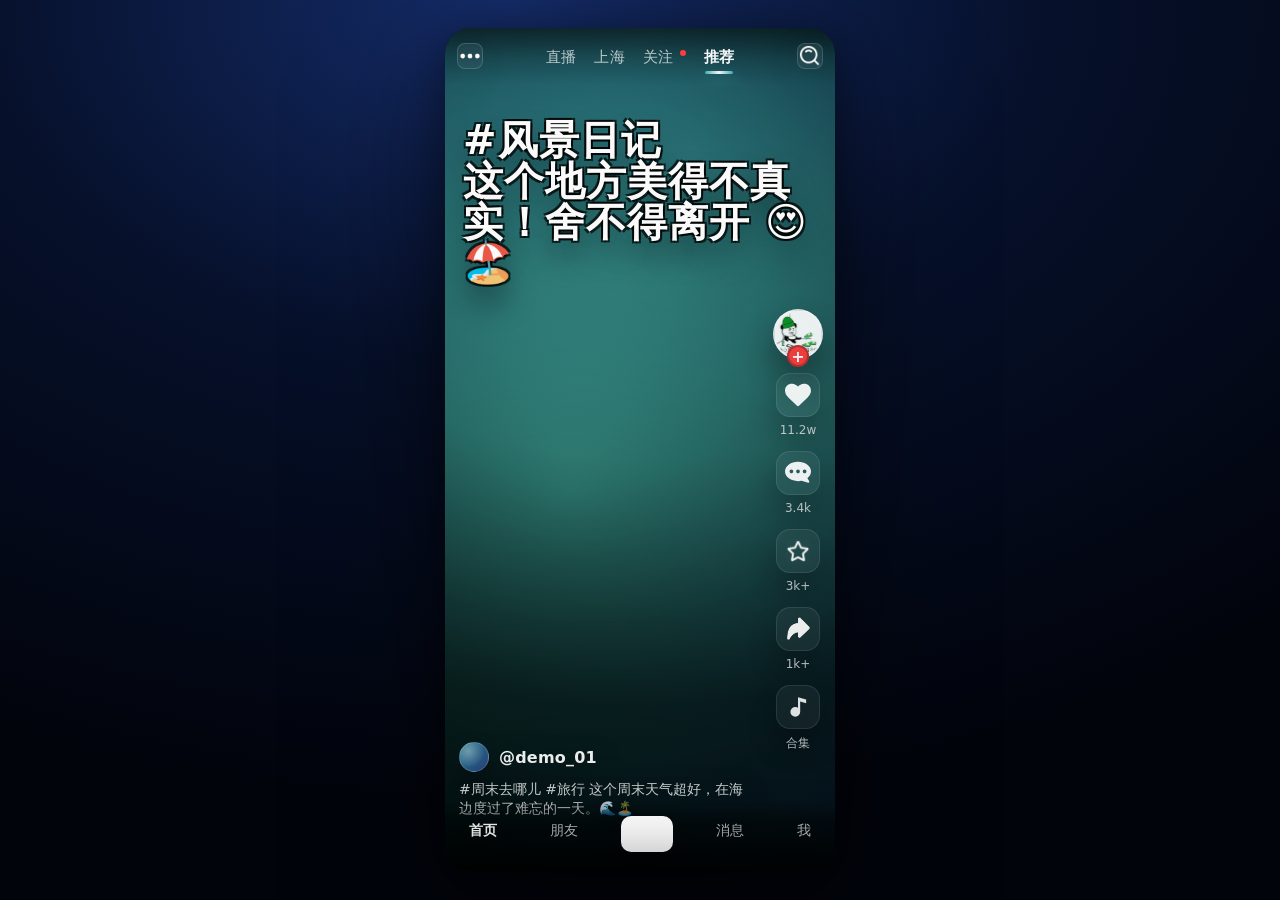
==== index.html @ dce3d003 "Initial commit for GitHub Pages deployment" ====
<!doctype html>
<html lang="zh-CN">
  <head>
    <meta charset="utf-8" />
    <meta name="viewport" content="width=device-width, initial-scale=1, viewport-fit=cover" />
    <meta name="color-scheme" content="dark" />
    <title>短视频网页端（离线演示）</title>
    <link rel="stylesheet" href="./css/style.css" />
  </head>
  <body>
    <div id="stage" aria-label="移动端画板">
      <div id="device" class="device" role="application" aria-label="短视频页面">
        <!-- 根页面：首页（含顶部栏目 + 内容页） -->
        <div class="root is-active" data-root="home">
          <header class="topnav" aria-label="顶部导航">
            <button class="icon-btn icon-btn-plain" type="button" aria-label="菜单" data-action="menu">
              <img class="icon-img" src="./assets/dy_icons/menu-white.png" alt="" />
            </button>

            <nav class="top-tabs" aria-label="栏目">
              <button class="tab" data-tab="live" type="button">直播</button>
              <button class="tab" data-tab="shanghai" type="button">上海</button>
              <button class="tab" data-tab="follow" type="button">
                关注 <span class="tab-dot" aria-hidden="true"></span>
              </button>
              <button class="tab is-active" data-tab="recommend" type="button">推荐</button>
            </nav>

            <button class="icon-btn icon-btn-plain" type="button" aria-label="搜索" data-action="search">
              <img class="icon-img" src="./assets/dy_icons/search-light.png" alt="" />
            </button>
          </header>

          <main class="pages">

          <!-- 其余页面：占位（样式更接近抖音视频页） -->
          <section class="page page-stream" data-page="live" aria-label="直播页面">
            <div class="placeholder">
              <div class="placeholder-title">直播</div>
              <div class="placeholder-desc">保持抖音视频页结构：后续可替换为直播列表/直播间。</div>
            </div>
          </section>
          <section class="page page-stream" data-page="shanghai" aria-label="城市页面">
            <div class="placeholder">
              <div class="placeholder-title">上海</div>
              <div class="placeholder-desc">占位：可做同城内容流。</div>
            </div>
          </section>
          <section class="page page-stream" data-page="follow" aria-label="关注页面">
            <div class="placeholder">
              <div class="placeholder-title">关注</div>
              <div class="placeholder-desc">占位：可做关注内容流/分组。</div>
            </div>
          </section>
          <section class="page page-recommend" data-page="recommend" aria-label="推荐页面（竖向刷动）">
            <div class="feed" id="feed" aria-label="竖向信息流">
              <!-- 第 1 条：占位视频 -->
              <article class="feed-item" data-kind="fake-video" aria-label="视频 1">
                <div class="fake-video v1" aria-hidden="true"></div>
                <div class="headline" aria-hidden="true">
                  <div class="hl-big">#风景日记</div>
                  <div class="hl-big">这个地方美得不真实！舍不得离开 😍🏖️</div>
                </div>
                <div class="video-ui">
                  <div class="right-actions">
                    <div class="ra-avatar" data-action="profile" role="button" aria-label="打开主页">
                      <span class="ra-plus">+</span>
                    </div>
                    <div class="ra-block">
                      <div class="ra-ico ra-like" data-action="like" role="button" aria-label="点赞">
                        <img class="ra-img like-off" src="./assets/dy_icons/love.svg" alt="" />
                        <img class="ra-img like-on" src="./assets/dy_icons/loved.svg" alt="" />
                      </div>
                      <div class="ra-count">11.2w</div>
                    </div>
                    <div class="ra-block">
                      <div class="ra-ico ra-comment" data-action="comment" role="button" aria-label="评论">
                        <img class="ra-img" src="./assets/dy_icons/message.svg" alt="" />
                      </div>
                      <div class="ra-count">3.4k</div>
                    </div>
                    <div class="ra-block">
                      <div class="ra-ico ra-star" data-action="collect" role="button" aria-label="收藏">
                        <img class="ra-img star-off" src="./assets/dy_icons/star-white.png" alt="" />
                        <img class="ra-img star-on" src="./assets/dy_icons/star-yellow.png" alt="" />
                      </div>
                      <div class="ra-count">3k+</div>
                    </div>
                    <div class="ra-block">
                      <div class="ra-ico ra-share" data-action="share" role="button" aria-label="分享">
                        <img class="ra-img" src="./assets/dy_icons/share-white-full.png" alt="" />
                      </div>
                      <div class="ra-count">1k+</div>
                    </div>
                    <div class="ra-block">
                      <div class="ra-ico ra-disc" data-action="collection" role="button" aria-label="合集">
                        <img class="ra-img disc-img" src="./assets/dy_icons/music.svg" alt="" />
                      </div>
                      <div class="ra-count">合集</div>
                    </div>
                  </div>
                  <div class="caption">
                    <div class="cap-row">
                      <div class="cap-avatar" aria-hidden="true"></div>
                      <div class="cap-user">@demo_01</div>
                    </div>
                    <div class="cap-text">#周末去哪儿 #旅行 这个周末天气超好，在海边度过了难忘的一天。🌊🏝️</div>
                  </div>
                </div>
              </article>

              <!-- 第 2 条：bars.html（打卡地图 H5）作为推荐流一条卡片 -->
              <article class="feed-item bars-item" data-kind="bars" aria-label="打卡地图（bars）">
                <iframe
                  class="bars-frame"
                  src="./bars.html"
                  title="打卡地图"
                  loading="lazy"
                  referrerpolicy="no-referrer"
                ></iframe>
              </article>

              <!-- 第 3 条：douyin/douyin.html 作为推荐流展示页（类似 bars.html 的承载方式） -->
              <article class="feed-item douyin-item" data-kind="douyin-card" aria-label="摄影时刻（douyin）">
                <!-- 手势层：解决 iframe 吞掉上下刷的问题（竖向交给外层 feed；横向由外层识别后通知 iframe 翻页） -->
                <div class="douyin-gesture-layer" aria-hidden="true"></div>
                <!-- 兜底：A/B 点按切换（当 iOS 横滑判定不稳定时依然可用） -->
                <div class="douyin-ab" aria-label="A/B 切换">
                  <button class="dab-btn is-active" type="button" data-action="douyin-page-a" aria-label="切到 A：城市风景">城市风景</button>
                  <button class="dab-btn" type="button" data-action="douyin-page-b" aria-label="切到 B：调色成片">调色成片</button>
                </div>
                <iframe
                  class="douyin-frame"
                  src="./douyin/douyin.html"
                  title="抖音卡片 · 摄影时刻"
                  loading="lazy"
                  referrerpolicy="no-referrer"
                ></iframe>
              </article>

              <!-- （已移除）“这鱼我的爆了”精选截图页 -->

              <!-- 第 3-6 条：占位视频 -->
              <article class="feed-item" data-kind="fake-video" aria-label="视频 2">
                <div class="fake-video v2" aria-hidden="true"></div>
                <div class="video-ui">
                  <div class="right-actions">
                    <div class="ra-avatar" data-action="profile" role="button" aria-label="打开主页">
                      <span class="ra-plus">+</span>
                    </div>
                    <div class="ra-block">
                      <div class="ra-ico ra-like" data-action="like" role="button" aria-label="点赞">
                        <img class="ra-img like-off" src="./assets/dy_icons/love.svg" alt="" />
                        <img class="ra-img like-on" src="./assets/dy_icons/loved.svg" alt="" />
                      </div>
                      <div class="ra-count">8.6w</div>
                    </div>
                    <div class="ra-block">
                      <div class="ra-ico ra-comment" data-action="comment" role="button" aria-label="评论">
                        <img class="ra-img" src="./assets/dy_icons/message.svg" alt="" />
                      </div>
                      <div class="ra-count">2.1k</div>
                    </div>
                    <div class="ra-block">
                      <div class="ra-ico ra-star" data-action="collect" role="button" aria-label="收藏">
                        <img class="ra-img star-off" src="./assets/dy_icons/star-white.png" alt="" />
                        <img class="ra-img star-on" src="./assets/dy_icons/star-yellow.png" alt="" />
                      </div>
                      <div class="ra-count">2k+</div>
                    </div>
                    <div class="ra-block">
                      <div class="ra-ico ra-share" data-action="share" role="button" aria-label="分享">
                        <img class="ra-img" src="./assets/dy_icons/share-white-full.png" alt="" />
                      </div>
                      <div class="ra-count">900+</div>
                    </div>
                    <div class="ra-block">
                      <div class="ra-ico ra-disc" data-action="collection" role="button" aria-label="合集">
                        <img class="ra-img disc-img" src="./assets/dy_icons/music.svg" alt="" />
                      </div>
                      <div class="ra-count">合集</div>
                    </div>
                  </div>
                  <div class="caption">
                    <div class="cap-row">
                      <div class="cap-avatar" aria-hidden="true"></div>
                      <div class="cap-user">@demo_02</div>
                    </div>
                    <div class="cap-text">#海边 #日落 今天的晚霞真的太夸张了，拍了好久都不舍得走。</div>
                  </div>
                </div>
              </article>

              <article class="feed-item" data-kind="fake-video" aria-label="视频 3">
                <div class="fake-video v3" aria-hidden="true"></div>
                <div class="video-ui">
                  <div class="right-actions">
                    <div class="ra-avatar" data-action="profile" role="button" aria-label="打开主页">
                      <span class="ra-plus">+</span>
                    </div>
                    <div class="ra-block">
                      <div class="ra-ico ra-like" data-action="like" role="button" aria-label="点赞">
                        <img class="ra-img like-off" src="./assets/dy_icons/love.svg" alt="" />
                        <img class="ra-img like-on" src="./assets/dy_icons/loved.svg" alt="" />
                      </div>
                      <div class="ra-count">5.3w</div>
                    </div>
                    <div class="ra-block">
                      <div class="ra-ico ra-comment" data-action="comment" role="button" aria-label="评论">
                        <img class="ra-img" src="./assets/dy_icons/message.svg" alt="" />
                      </div>
                      <div class="ra-count">1.4k</div>
                    </div>
                    <div class="ra-block">
                      <div class="ra-ico ra-star" data-action="collect" role="button" aria-label="收藏">
                        <img class="ra-img star-off" src="./assets/dy_icons/star-white.png" alt="" />
                        <img class="ra-img star-on" src="./assets/dy_icons/star-yellow.png" alt="" />
                      </div>
                      <div class="ra-count">1k+</div>
                    </div>
                    <div class="ra-block">
                      <div class="ra-ico ra-share" data-action="share" role="button" aria-label="分享">
                        <img class="ra-img" src="./assets/dy_icons/share-white-full.png" alt="" />
                      </div>
                      <div class="ra-count">600+</div>
                    </div>
                    <div class="ra-block">
                      <div class="ra-ico ra-disc" data-action="collection" role="button" aria-label="合集">
                        <img class="ra-img disc-img" src="./assets/dy_icons/music.svg" alt="" />
                      </div>
                      <div class="ra-count">合集</div>
                    </div>
                  </div>
                  <div class="caption">
                    <div class="cap-row">
                      <div class="cap-avatar" aria-hidden="true"></div>
                      <div class="cap-user">@demo_03</div>
                    </div>
                    <div class="cap-text">#散步 #城市漫游 走到一个小巷子里，突然就被这束光治愈了。</div>
                  </div>
                </div>
              </article>

              <article class="feed-item" data-kind="fake-video" aria-label="视频 4">
                <div class="fake-video v4" aria-hidden="true"></div>
                <div class="video-ui">
                  <div class="right-actions">
                    <div class="ra-avatar" data-action="profile" role="button" aria-label="打开主页">
                      <span class="ra-plus">+</span>
                    </div>
                    <div class="ra-block">
                      <div class="ra-ico ra-like" data-action="like" role="button" aria-label="点赞">
                        <img class="ra-img like-off" src="./assets/dy_icons/love.svg" alt="" />
                        <img class="ra-img like-on" src="./assets/dy_icons/loved.svg" alt="" />
                      </div>
                      <div class="ra-count">9.1w</div>
                    </div>
                    <div class="ra-block">
                      <div class="ra-ico ra-comment" data-action="comment" role="button" aria-label="评论">
                        <img class="ra-img" src="./assets/dy_icons/message.svg" alt="" />
                      </div>
                      <div class="ra-count">2.8k</div>
                    </div>
                    <div class="ra-block">
                      <div class="ra-ico ra-star" data-action="collect" role="button" aria-label="收藏">
                        <img class="ra-img star-off" src="./assets/dy_icons/star-white.png" alt="" />
                        <img class="ra-img star-on" src="./assets/dy_icons/star-yellow.png" alt="" />
                      </div>
                      <div class="ra-count">2k+</div>
                    </div>
                    <div class="ra-block">
                      <div class="ra-ico ra-share" data-action="share" role="button" aria-label="分享">
                        <img class="ra-img" src="./assets/dy_icons/share-white-full.png" alt="" />
                      </div>
                      <div class="ra-count">1k+</div>
                    </div>
                    <div class="ra-block">
                      <div class="ra-ico ra-disc" data-action="collection" role="button" aria-label="合集">
                        <img class="ra-img disc-img" src="./assets/dy_icons/music.svg" alt="" />
                      </div>
                      <div class="ra-count">合集</div>
                    </div>
                  </div>
                  <div class="caption">
                    <div class="cap-row">
                      <div class="cap-avatar" aria-hidden="true"></div>
                      <div class="cap-user">@demo_04</div>
                    </div>
                    <div class="cap-text">#治愈系 #海风 一开口就是夏天的味道，真的想一直待在这里。</div>
                  </div>
                </div>
              </article>

              <article class="feed-item" data-kind="fake-video" aria-label="视频 5">
                <div class="fake-video v5" aria-hidden="true"></div>
                <div class="video-ui">
                  <div class="right-actions">
                    <div class="ra-avatar" data-action="profile" role="button" aria-label="打开主页">
                      <span class="ra-plus">+</span>
                    </div>
                    <div class="ra-block">
                      <div class="ra-ico ra-like" data-action="like" role="button" aria-label="点赞">
                        <img class="ra-img like-off" src="./assets/dy_icons/love.svg" alt="" />
                        <img class="ra-img like-on" src="./assets/dy_icons/loved.svg" alt="" />
                      </div>
                      <div class="ra-count">7.8w</div>
                    </div>
                    <div class="ra-block">
                      <div class="ra-ico ra-comment" data-action="comment" role="button" aria-label="评论">
                        <img class="ra-img" src="./assets/dy_icons/message.svg" alt="" />
                      </div>
                      <div class="ra-count">1.9k</div>
                    </div>
                    <div class="ra-block">
                      <div class="ra-ico ra-star" data-action="collect" role="button" aria-label="收藏">
                        <img class="ra-img star-off" src="./assets/dy_icons/star-white.png" alt="" />
                        <img class="ra-img star-on" src="./assets/dy_icons/star-yellow.png" alt="" />
                      </div>
                      <div class="ra-count">1k+</div>
                    </div>
                    <div class="ra-block">
                      <div class="ra-ico ra-share" data-action="share" role="button" aria-label="分享">
                        <img class="ra-img" src="./assets/dy_icons/share-white-full.png" alt="" />
                      </div>
                      <div class="ra-count">700+</div>
                    </div>
                    <div class="ra-block">
                      <div class="ra-ico ra-disc" data-action="collection" role="button" aria-label="合集">
                        <img class="ra-img disc-img" src="./assets/dy_icons/music.svg" alt="" />
                      </div>
                      <div class="ra-count">合集</div>
                    </div>
                  </div>
                  <div class="caption">
                    <div class="cap-row">
                      <div class="cap-avatar" aria-hidden="true"></div>
                      <div class="cap-user">@demo_05</div>
                    </div>
                    <div class="cap-text">#旅行碎片 #松弛感 不赶路、不打卡，就这样慢慢走，太舒服了。</div>
                  </div>
                </div>
              </article>
            </div>
          </section>
        </main>
        </div>

        <!-- 根页面：底部栏其它入口（先占位，但结构与抖音一致） -->
        <div class="root" data-root="friends" aria-label="朋友">
          <div class="root-title">朋友</div>
          <div class="root-desc">占位：后续可做“朋友”内容流。</div>
        </div>
        <div class="root" data-root="messages" aria-label="消息">
          <div class="root-title">消息</div>
          <div class="root-desc">占位：后续可做消息列表/私信。</div>
        </div>
        <div class="root" data-root="me" aria-label="我">
          <div class="root-title">我</div>
          <div class="root-desc">占位：后续可做个人主页。</div>
        </div>

        <!-- 底部导航（仿抖音） -->
        <nav class="bottom-nav" aria-label="底部导航">
          <button class="bn is-active" data-root="home" type="button">首页</button>
          <button class="bn" data-root="friends" type="button">朋友</button>
          <button class="bn-plus" type="button" aria-label="发布">
            <img class="bn-plus-img" src="./assets/dy_icons/add-light.png" alt="" />
          </button>
          <button class="bn" data-root="messages" type="button">消息</button>
          <button class="bn" data-root="me" type="button">我</button>
        </nav>

        <!-- 评论抽屉（仿抖音：遮罩 + 底部弹出） -->
        <div id="sheet-mask" class="sheet-mask" aria-hidden="true"></div>
        <section id="sheet-comments" class="sheet sheet-comments" aria-label="评论抽屉" aria-hidden="true">
          <div class="sheet-handle" aria-hidden="true"></div>
          <header class="sheet-header">
            <div class="sheet-title">评论 <span class="sheet-sub">(345)</span></div>
            <button class="sheet-close" type="button" aria-label="关闭评论" data-action="close-sheet">×</button>
          </header>
          <div class="sheet-body">
            <ul class="c-list" aria-label="评论列表">
              <li class="c-item">
                <div class="c-avatar" aria-hidden="true"></div>
                <div class="c-content">
                  <div class="c-name">小鹿同学</div>
                  <div class="c-text">太美了！这光线绝了，已经存下来准备周末去。</div>
                  <div class="c-meta">2小时前 · 赞 1.2k</div>
                </div>
              </li>
              <li class="c-item">
                <div class="c-avatar" aria-hidden="true"></div>
                <div class="c-content">
                  <div class="c-name">海边散步</div>
                  <div class="c-text">求地点！想看日落，感觉比滤镜还梦幻。</div>
                  <div class="c-meta">3小时前 · 赞 860</div>
                </div>
              </li>
              <li class="c-item">
                <div class="c-avatar" aria-hidden="true"></div>
                <div class="c-content">
                  <div class="c-name">周末去哪儿</div>
                  <div class="c-text">建议傍晚去，风不大，人也少，拍照太出片。</div>
                  <div class="c-meta">5小时前 · 赞 402</div>
                </div>
              </li>
              <li class="c-item">
                <div class="c-avatar" aria-hidden="true"></div>
                <div class="c-content">
                  <div class="c-name">旅行日记</div>
                  <div class="c-text">听说这里下雨天也很漂亮，有去过的吗？</div>
                  <div class="c-meta">昨天 · 赞 126</div>
                </div>
              </li>
            </ul>
          </div>
          <footer class="sheet-input">
            <div class="input-pill">
              <span class="input-placeholder">说点什么…</span>
            </div>
          </footer>
        </section>
      </div>
    </div>

    <script src="./js/app.js"></script>
  </body>
</html>
---- css/style.css ----
:root{
  --device-w: 390px;
  --device-h: 844px;
  --radius: 26px;
  --bg0:#060b1b;
  --bg1:#07163a;
  --ink:#eaf4ff;
  --muted: rgba(234,244,255,.72);
  --muted2: rgba(234,244,255,.52);
  --line: rgba(255,255,255,.12);
  --cyan:#62f0ff;
  --cyan2:#7be8ff;
}

*{ box-sizing:border-box; }
html,body{ height:100%; }
body{
  margin:0;
  font-family: ui-sans-serif, system-ui, -apple-system, "PingFang SC","Microsoft YaHei", Arial, sans-serif;
  background: radial-gradient(1200px 800px at 40% 0%, #152d6b 0%, #06102a 45%, #02040c 100%);
  color:var(--ink);
  overflow:hidden;
}

/* 画板：确保“1:1”视觉，同时按窗口缩放 */
#stage{
  position:fixed;
  inset:0;
  display:flex;
  align-items:center;
  justify-content:center;
  padding:16px;
}

.device{
  width:var(--device-w);
  height:var(--device-h);
  border-radius: var(--radius);
  background: linear-gradient(180deg, rgba(17,44,110,.45) 0%, rgba(4,10,26,.96) 52%, rgba(4,10,26,.98) 100%);
  box-shadow:
    0 40px 140px rgba(0,0,0,.55),
    0 10px 40px rgba(0,0,0,.35),
    inset 0 0 0 1px rgba(255,255,255,.10);
  overflow:hidden;
  position:relative;
  transform-origin: center center;
  touch-action: pan-y;
}

/* 根页面切换（底部栏） */
.root{
  position:absolute;
  inset:0;
  display:none;
}
.root.is-active{ display:block; }
.root-title{
  padding: 96px 18px 10px 18px;
  font-size: 34px;
  font-weight: 900;
  letter-spacing: 1px;
}
.root-desc{
  padding: 0 18px;
  color: rgba(234,244,255,.72);
  font-size: 14px;
  line-height: 1.45;
}

/* 顶部栏目（仿抖音） */
.topnav{
  position:absolute;
  left:0; right:0;
  top: 0;
  height: 56px;
  padding: 8px 12px;
  display:flex;
  align-items:center;
  gap: 10px;
  z-index: 40;
  background: linear-gradient(180deg, rgba(0,0,0,.55) 0%, rgba(0,0,0,.18) 55%, rgba(0,0,0,0) 100%);
}
.icon-btn-plain{
  border:0;
  background: transparent;
  width: 34px; height: 34px;
  border-radius: 10px;
  color: rgba(255,255,255,.92);
  backdrop-filter: none;
  box-shadow: none;
}
.icon-img{
  width: 22px;
  height: 22px;
  object-fit: contain;
  filter: drop-shadow(0 10px 18px rgba(0,0,0,.25));
}
.top-tabs{
  flex:1;
  display:flex;
  gap: 14px;
  align-items:center;
  justify-content:center;
  padding: 0 6px;
  scrollbar-width:none;
}
.top-tabs::-webkit-scrollbar{ display:none; }
.tab{
  font-size: 16px;
  color: rgba(255,255,255,.72);
  line-height: 1;
  padding: 6px 0;
}
.tab.is-active{
  color: rgba(255,255,255,.96);
  font-weight: 800;
}
.tab-dot{
  display:inline-block;
  width: 6px; height: 6px;
  border-radius: 999px;
  background: #ff3b3b;
  margin-left: 2px;
  transform: translateY(-6px);
}
.tab.is-active::after{
  left: 12%;
  right: 12%;
  bottom: -6px;
  height: 3px;
  background: rgba(255,255,255,.92);
  box-shadow: 0 10px 18px rgba(0,0,0,.25);
}

/* 顶部导航 */
.topbar{
  height:62px;
  padding: 10px 12px 0 12px;
  position:absolute;
  left:0; right:0; top:0;
  display:flex;
  align-items:flex-end;
  justify-content:space-between;
  gap:10px;
  z-index:5;
  background: linear-gradient(180deg, rgba(0,0,0,.30) 0%, rgba(0,0,0,.10) 60%, rgba(0,0,0,0) 100%);
}
.topbar-left, .topbar-right{ display:flex; align-items:center; gap:10px; }
.topbar-icon{
  width:22px; height:22px;
  color: rgba(255,255,255,.85);
  display:inline-flex; align-items:center; justify-content:center;
  filter: drop-shadow(0 2px 8px rgba(0,0,0,.35));
}
.topbar-icon svg{ width:22px; height:22px; }

.tabs{
  display:flex;
  align-items:flex-end;
  gap:14px;
  padding-bottom:6px;
  flex: 1;
  justify-content:center;
  min-width:0;
}
.tab{
  appearance:none;
  border:0;
  background:transparent;
  color: rgba(255,255,255,.70);
  font-size:15px;
  letter-spacing:.2px;
  padding: 8px 2px;
  cursor:pointer;
  position:relative;
  white-space:nowrap;
}
.tab.is-active{
  color: rgba(255,255,255,.96);
  font-weight:700;
}
.tab.is-active::after{
  content:"";
  position:absolute;
  left: 10%;
  right: 10%;
  bottom: -2px;
  height:3px;
  border-radius: 3px;
  background: linear-gradient(90deg, rgba(98,240,255,.55), rgba(255,255,255,.95), rgba(98,240,255,.55));
  box-shadow: 0 6px 14px rgba(98,240,255,.22);
}

.chip{
  display:inline-flex;
  align-items:center;
  justify-content:center;
  height: 26px;
  padding: 0 10px;
  border-radius: 999px;
  font-size: 12px;
  color: rgba(255,255,255,.86);
  border:1px solid rgba(255,255,255,.16);
  background: rgba(255,255,255,.06);
  backdrop-filter: blur(10px);
}
.chip-ghost{
  opacity:.9;
  height: 24px;
  padding: 0 9px;
}
.icon-btn{
  width: 26px; height: 26px;
  border-radius: 8px;
  border:1px solid rgba(255,255,255,.16);
  background: rgba(255,255,255,.06);
  backdrop-filter: blur(10px);
  color: rgba(255,255,255,.92);
  display:inline-flex;
  align-items:center;
  justify-content:center;
  padding:0;
  cursor:pointer;
}
.icon-btn svg{ width:18px; height:18px; }

/* 页面容器 */
.pages{
  position:absolute;
  left:0; right:0; top:0; bottom:0;
}
.page{
  position:absolute;
  inset:0;
  overflow:hidden;
  display:none;
}
.page.is-active{ display:block; }

/* 让“地图 H5（精选页）”在推荐流中更像一条内容：隐藏自带底部按钮，避免与抖音底栏冲突 */
.featured-in-feed{
  padding-bottom: 72px;
}
.featured-in-feed .bottom-actions{
  display:none;
}

/* 推荐页：竖向刷动 */
.page-recommend{
  background:#000;
}
.feed{
  position:absolute;
  inset:0;
  overflow-y:auto;
  scroll-snap-type: y mandatory;
  -webkit-overflow-scrolling: touch;
  overscroll-behavior: contain;
}
.feed-item{
  position:relative;
  height:100%;
  width:100%;
  scroll-snap-align: start;
  overflow:hidden;
  background:#000;
}

/* bars.html 作为一条卡片：iframe 全屏铺满 */
.bars-item{
  background:#000;
}
.bars-frame{
  position:absolute;
  inset:0;
  width:100%;
  height:100%;
  border:0;
  background:#000;
}

/* douyin.html 展示页：同样全屏铺满 */
.douyin-item{
  background:#f6f0e6;
  overflow: hidden;
}
.douyin-item::before{
  content:"";
  position:absolute;
  inset:-20px;
  pointer-events:none;
  background:
    radial-gradient(520px 420px at 40% 30%, rgba(140,241,255,.22), rgba(0,0,0,0) 60%),
    radial-gradient(520px 420px at 70% 70%, rgba(255,160,210,.18), rgba(0,0,0,0) 62%);
  opacity: 0;
  transform: scale(1.02);
  transition: opacity 260ms ease;
}
.douyin-item.is-peek::before{ opacity: 1; }

.douyin-item .douyin-frame,
.douyin-item .douyin-ab{
  will-change: transform, opacity;
}
.douyin-item.is-peek .douyin-frame{
  animation: dyPeekFrame 720ms cubic-bezier(.2,.9,.2,1) both;
}
.douyin-item.is-peek .douyin-ab{
  animation: dyPeekControls 720ms cubic-bezier(.2,.9,.2,1) both;
}
@keyframes dyPeekFrame{
  0%{ transform: translate3d(0,18px,0) scale(.985); opacity: .0; }
  55%{ transform: translate3d(0,-2px,0) scale(1.005); opacity: 1; }
  100%{ transform: translate3d(0,0,0) scale(1); opacity: 1; }
}
@keyframes dyPeekControls{
  0%{ transform: translate3d(-50%,24px,0); opacity: 0; }
  60%{ transform: translate3d(-50%,0,0); opacity: 1; }
  100%{ transform: translate3d(-50%,0,0); opacity: 1; }
}

@media (prefers-reduced-motion: reduce){
  .douyin-item.is-peek .douyin-frame,
  .douyin-item.is-peek .douyin-ab{ animation: none; }
  .douyin-item::before{ transition: none; }
}
.douyin-frame{
  position:absolute;
  inset:0;
  width:100%;
  height:100%;
  border:0;
  background:#f6f0e6;
  /* 关键：iframe 会吞掉竖向手势，导致推荐流无法上下刷
     默认禁用 iframe 指针事件，让上下滑动交给外层 .feed */
  pointer-events:none;
}

/* 手势层：竖向允许外层滚动；横向识别后触发 iframe 内部翻页（通过 postMessage） */
.douyin-gesture-layer{
  position:absolute;
  inset:0;
  z-index: 40;
  background: transparent;
  touch-action: pan-y; /* 默认允许竖向滚动 */
}

.douyin-ab{
  position:absolute;
  left: 50%;
  bottom: calc(96px + env(safe-area-inset-bottom, 0px));
  transform: translateX(-50%);
  z-index: 45;
  display:flex;
  gap: 14px;
  width: min(360px, calc(100% - 28px));
  padding: 0;
  background: transparent;
}
.dab-btn{
  appearance:none;
  border: 1px solid rgba(255,255,255,.18);
  /* 参照图：右侧主按钮更宽，左侧次按钮更窄 */
  flex: 0.44 1 0;
  height: 54px;
  border-radius: 999px;
  background: rgba(255,255,255,.06);
  color: rgba(234,244,255,.78);
  font-weight: 800;
  letter-spacing: .2px;
  font-size: 16px;
  box-shadow:
    inset 0 0 0 1px rgba(255,255,255,.06),
    0 10px 30px rgba(0,0,0,.20);
  backdrop-filter: blur(12px);
  white-space: nowrap;
  transition:
    background 160ms ease,
    color 160ms ease,
    border-color 160ms ease,
    box-shadow 160ms ease,
    flex 220ms ease;
}
.dab-btn.is-active{
  flex: 0.56 1 0;
  background: rgba(255,255,255,.96);
  color: rgba(12,24,38,.92);
  border-color: rgba(255,255,255,.10);
  box-shadow:
    0 18px 36px rgba(0,0,0,.28),
    inset 0 0 0 1px rgba(255,255,255,.65);
}
.dab-btn:active{ transform: translateY(1px); }
.fake-video{
  position:absolute;
  inset:-40px;
  background-size: 180% 180%;
  filter: saturate(1.15) contrast(1.05);
  transform: scale(1.05);
  animation: mv 8s ease-in-out infinite;
}
.fake-video::after{
  content:"";
  position:absolute;
  inset:0;
  background:
    radial-gradient(700px 520px at 50% 20%, rgba(0,0,0,0) 0%, rgba(0,0,0,.22) 55%, rgba(0,0,0,.65) 100%),
    linear-gradient(180deg, rgba(0,0,0,.15), rgba(0,0,0,.62));
}
.v1{ background-image: radial-gradient(circle at 20% 30%, #79fff0, transparent 55%), radial-gradient(circle at 70% 60%, #3a5cff, transparent 52%), linear-gradient(135deg, #07163a, #000); }
.v2{ background-image: radial-gradient(circle at 30% 30%, #ffd36a, transparent 55%), radial-gradient(circle at 70% 65%, #ff4d81, transparent 52%), linear-gradient(135deg, #1a0b2e, #000); }
.v3{ background-image: radial-gradient(circle at 25% 35%, #7cffc4, transparent 55%), radial-gradient(circle at 70% 70%, #66c0ff, transparent 52%), linear-gradient(135deg, #06102a, #000); }
.v4{ background-image: radial-gradient(circle at 30% 30%, #b684ff, transparent 55%), radial-gradient(circle at 70% 65%, #62f0ff, transparent 52%), linear-gradient(135deg, #0a0830, #000); }
.v5{ background-image: radial-gradient(circle at 30% 30%, #ff7bf0, transparent 55%), radial-gradient(circle at 70% 65%, #8affc0, transparent 52%), linear-gradient(135deg, #0a1636, #000); }

@keyframes mv{
  0%{ transform: scale(1.05) translate3d(0,0,0); background-position: 20% 20%; }
  50%{ transform: scale(1.10) translate3d(-10px, 10px, 0); background-position: 80% 70%; }
  100%{ transform: scale(1.05) translate3d(0,0,0); background-position: 20% 20%; }
}

.video-ui{
  position:absolute;
  inset:0;
  pointer-events:none;
}
.right-actions{
  position:absolute;
  right: 12px;
  bottom: 120px;
  display:flex;
  flex-direction:column;
  gap: 14px;
  align-items:center;
  opacity:.92;
  pointer-events:auto;
}
.ra-avatar{
  width: 50px; height: 50px;
  border-radius: 999px;
  border: 2px solid rgba(255,255,255,.9);
  background:
    url("../assets/dy_icons/head-image.jpeg") center/cover no-repeat,
    radial-gradient(circle at 30% 30%, rgba(255,255,255,.30), rgba(255,255,255,0) 58%),
    linear-gradient(135deg,#1f2f7a,#0b1b3a);
  box-shadow: 0 18px 34px rgba(0,0,0,.45);
  position:relative;
}
.ra-plus{
  position:absolute;
  left:50%;
  bottom:-10px;
  transform: translateX(-50%);
  width: 22px; height: 22px;
  border-radius: 999px;
  background: #ff3b3b;
  color:#fff;
  font-weight: 900;
  display:flex;
  align-items:center;
  justify-content:center;
  font-size: 16px;
  border: 2px solid rgba(0,0,0,.25);
}
.ra-block{
  display:flex;
  flex-direction:column;
  align-items:center;
  gap:6px;
}
.ra-ico{
  width: 44px; height: 44px;
  border-radius: 14px;
  border:1px solid rgba(255,255,255,.10);
  background: rgba(255,255,255,.06);
  backdrop-filter: blur(10px);
  box-shadow: 0 18px 32px rgba(0,0,0,.28);
  position:relative;
  cursor:pointer;
  display:flex;
  align-items:center;
  justify-content:center;
}
.ra-img{
  width: 26px;
  height: 26px;
  object-fit: contain;
}
.ra-img.star-off,
.ra-img.star-on{
  width: 24px;
  height: 24px;
}
.ra-img.disc-img{
  width: 26px;
  height: 26px;
  animation: discSpin 3.2s linear infinite;
  opacity: .95;
}
@keyframes discSpin{
  from{ transform: rotate(0deg); }
  to{ transform: rotate(360deg); }
}

/* 默认隐藏“开/关”两套图标，通过状态类切换 */
.ra-like .like-on{ display:none; }
.ra-like .like-off{ display:block; }
.ra-like.is-liked .like-on{ display:block; }
.ra-like.is-liked .like-off{ display:none; }

.ra-star .star-on{ display:none; }
.ra-star .star-off{ display:block; }
.ra-star.is-collected .star-on{ display:block; }
.ra-star.is-collected .star-off{ display:none; }
.ra-count{
  font-size: 12px;
  color: rgba(255,255,255,.88);
  text-shadow: 0 10px 26px rgba(0,0,0,.55);
}
/* 使用真实图标后，禁用旧的伪元素图标绘制 */
.ra-like::before,
.ra-comment::before,
.ra-comment::after,
.ra-star::before,
.ra-share::before,
.ra-share::after,
.ra-disc::before,
.ra-disc::after{
  content: none !important;
}

.ra-like.is-liked{
  background: rgba(255, 59, 59, .16);
  border-color: rgba(255, 59, 59, .28);
}
.ra-star.is-collected{
  background: rgba(252, 179, 3, .12);
  border-color: rgba(252, 179, 3, .22);
}

.headline{
  position:absolute;
  left:0; right:0;
  top: 92px;
  padding: 0 18px;
  font-weight: 900;
  letter-spacing: 1px;
  text-transform:none;
  color: rgba(255,255,255,.98);
  text-shadow:
    -2px -2px 0 rgba(0,0,0,.70),
    2px -2px 0 rgba(0,0,0,.70),
    -2px 2px 0 rgba(0,0,0,.70),
    2px 2px 0 rgba(0,0,0,.70),
    0 18px 30px rgba(0,0,0,.45);
  pointer-events:none;
}
.hl-big{
  font-size: 40px;
  line-height: 1.02;
}

.caption{
  position:absolute;
  left: 14px;
  right: 88px;
  bottom: 54px;
  display:flex;
  flex-direction:column;
  gap: 8px;
  text-shadow: 0 10px 28px rgba(0,0,0,.55);
  pointer-events:auto;
}
.cap-row{
  display:flex;
  align-items:center;
  gap:10px;
}
.cap-avatar{
  width: 30px; height: 30px;
  border-radius: 999px;
  border: 1px solid rgba(255,255,255,.18);
  background: radial-gradient(circle at 30% 30%, rgba(255,255,255,.32), rgba(255,255,255,0) 58%), linear-gradient(135deg,#2b7b8b,#25407c);
  box-shadow: 0 14px 24px rgba(0,0,0,.35);
}
.cap-user{
  font-weight: 800;
  letter-spacing: .2px;
  color: rgba(255,255,255,.92);
}
.cap-text{
  font-size: 14px;
  line-height: 1.35;
  color: rgba(255,255,255,.78);
}

/* 双击点赞：心形动效 */
.tap-heart{
  position:absolute;
  width: 86px;
  height: 86px;
  transform: translate(-50%, -55%) scale(.6) rotate(0deg);
  opacity: 0;
  pointer-events:none;
  filter: drop-shadow(0 18px 30px rgba(0,0,0,.45));
  animation: heartPop 700ms ease-out forwards;
}
.tap-heart::before{
  content:"";
  position:absolute;
  inset:0;
  background: #ff3b3b;
  clip-path: polygon(50% 92%, 15% 60%, 4% 42%, 8% 24%, 22% 12%, 36% 16%, 50% 30%, 64% 16%, 78% 12%, 92% 24%, 96% 42%, 85% 60%);
  border-radius: 18px;
}
@keyframes heartPop{
  0%{ opacity:0; transform: translate(-50%,-55%) scale(.5); }
  18%{ opacity:1; transform: translate(-50%,-55%) scale(1.06); }
  55%{ opacity:1; transform: translate(-50%,-55%) scale(.96); }
  100%{ opacity:0; transform: translate(-50%,-90%) scale(.90); }
}

/* 评论抽屉 */
.sheet-mask{
  position:absolute;
  inset:0;
  background: rgba(0,0,0,.55);
  opacity:0;
  visibility:hidden;
  pointer-events:none;
  transition: opacity 220ms ease, visibility 220ms ease;
  z-index: 80;
}
.sheet{
  position:absolute;
  left:0;
  right:0;
  bottom:0;
  height: 72%;
  background: rgba(18,18,18,.96);
  border-top-left-radius: 18px;
  border-top-right-radius: 18px;
  transform: translateY(105%);
  transition: transform 260ms cubic-bezier(.2,.9,.2,1);
  z-index: 90;
  display:flex;
  flex-direction:column;
  box-shadow: 0 -30px 80px rgba(0,0,0,.55);
}
.sheet.is-active{ transform: translateY(0); }
.sheet-mask.is-active{
  opacity:1;
  visibility:visible;
  pointer-events:auto;
}
.sheet-handle{
  width: 42px;
  height: 4px;
  border-radius: 999px;
  background: rgba(255,255,255,.22);
  margin: 10px auto 6px auto;
}
.sheet-header{
  padding: 10px 14px;
  display:flex;
  align-items:center;
  justify-content:space-between;
  border-bottom: 1px solid rgba(255,255,255,.08);
}
.sheet-title{
  font-weight: 900;
  color: rgba(255,255,255,.92);
  letter-spacing:.2px;
}
.sheet-sub{
  font-weight: 700;
  color: rgba(255,255,255,.50);
  font-size: 12px;
}
.sheet-close{
  border:0;
  background: transparent;
  color: rgba(255,255,255,.75);
  font-size: 22px;
  line-height: 1;
  cursor:pointer;
  width: 40px;
  height: 32px;
  border-radius: 10px;
}
.sheet-body{
  flex:1;
  overflow:auto;
  padding: 10px 14px 12px 14px;
}
.c-list{
  list-style:none;
  padding:0;
  margin:0;
  display:flex;
  flex-direction:column;
  gap: 14px;
}
.c-item{
  display:flex;
  gap: 10px;
}
.c-avatar{
  width: 34px;
  height: 34px;
  border-radius: 999px;
  border: 1px solid rgba(255,255,255,.12);
  background: radial-gradient(circle at 30% 30%, rgba(255,255,255,.25), rgba(255,255,255,0) 58%), linear-gradient(135deg,#2b7b8b,#25407c);
  flex:0 0 auto;
}
.c-content{ min-width:0; }
.c-name{
  font-weight: 800;
  font-size: 13px;
  color: rgba(255,255,255,.78);
  margin-bottom: 4px;
}
.c-text{
  color: rgba(255,255,255,.92);
  font-size: 14px;
  line-height: 1.35;
  margin-bottom: 6px;
}
.c-meta{
  color: rgba(255,255,255,.45);
  font-size: 12px;
}
.sheet-input{
  padding: 10px 14px calc(12px + env(safe-area-inset-bottom, 0px)) 14px;
  border-top: 1px solid rgba(255,255,255,.08);
}
.input-pill{
  height: 40px;
  border-radius: 999px;
  background: rgba(255,255,255,.08);
  border: 1px solid rgba(255,255,255,.10);
  display:flex;
  align-items:center;
  padding: 0 14px;
}
.input-placeholder{
  color: rgba(255,255,255,.45);
  font-size: 14px;
}

/* HERO 区 */
.hero{
  position:relative;
  height: 275px;
  padding: 78px 18px 0 18px;
}
.hero-bg{
  position:absolute;
  inset:-30px -30px 0 -30px;
  background:
    radial-gradient(800px 360px at 38% 0%, rgba(114,205,255,.35) 0%, rgba(70,120,255,.18) 28%, rgba(0,0,0,0) 64%),
    linear-gradient(180deg, rgba(0,0,0,.05) 0%, rgba(0,0,0,.14) 55%, rgba(0,0,0,.70) 100%),
    url("../assets/hero_bg.svg");
  background-size: cover, cover, cover;
  background-position: center top, center, center top;
  filter: saturate(1.1) contrast(1.03);
  opacity:.95;
}
.hero-meta{
  position:relative;
  z-index:2;
}
.hero-title{
  margin:0 0 14px 0;
  font-size: 40px;
  line-height: 1.02;
  letter-spacing: 1px;
  color: rgba(255,255,255,.96);
  text-shadow:
    0 2px 0 rgba(0,0,0,.15),
    0 10px 40px rgba(0,0,0,.55),
    0 0 22px rgba(98,240,255,.16);
}
.hero-sub{
  display:flex;
  align-items:flex-start;
  gap:10px;
  margin-bottom: 18px;
}
.dot{
  width: 9px; height: 9px;
  border-radius: 999px;
  margin-top: 6px;
  background: rgba(214,241,255,.95);
  box-shadow: 0 0 16px rgba(98,240,255,.28);
}
.hero-subtitle{
  font-size: 14px;
  color: rgba(234,244,255,.90);
  margin-bottom: 2px;
}
.hero-desc{
  font-size: 12px;
  color: rgba(234,244,255,.60);
}
.ai-row{
  display:flex;
  align-items:center;
  gap:10px;
}
.ai-badge{
  width: 22px; height: 18px;
  border-radius: 8px;
  background:
    radial-gradient(circle at 30% 40%, rgba(255,120,248,.85) 0%, rgba(255,120,248,.15) 45%, rgba(255,120,248,0) 70%),
    radial-gradient(circle at 70% 60%, rgba(90,220,255,.85) 0%, rgba(90,220,255,.10) 44%, rgba(90,220,255,0) 70%),
    rgba(255,255,255,.06);
  border:1px solid rgba(255,255,255,.16);
}
.ai-chip{
  appearance:none;
  border: 1px solid rgba(98,240,255,.36);
  background: rgba(9, 30, 60, .35);
  color: rgba(234,244,255,.92);
  height: 28px;
  padding: 0 12px;
  border-radius: 999px;
  font-size: 12px;
  letter-spacing:.4px;
  cursor:pointer;
  box-shadow: 0 10px 22px rgba(0,0,0,.25);
  backdrop-filter: blur(10px);
}
.places{
  margin-left:auto;
  font-size: 13px;
  color: rgba(234,244,255,.56);
}

/* 地图卡片 */
.map-card{
  padding: 0 18px;
  margin-top: -18px;
}
.map-wrap{
  position:relative;
  height: 146px;
  border-radius: 20px;
  overflow:hidden;
  border: 1px solid rgba(255,255,255,.14);
  background: rgba(3, 7, 18, .55);
  box-shadow:
    0 18px 36px rgba(0,0,0,.35),
    inset 0 0 0 1px rgba(255,255,255,.05);
}
.map-img{
  position:absolute;
  inset:0;
  width:100%;
  height:100%;
  object-fit:cover;
  opacity:.95;
}
.map-pins{
  position:absolute;
  inset:0;
}
.bubble{
  position:absolute;
  display:flex;
  align-items:center;
  gap:8px;
  padding: 6px 10px;
  border-radius: 999px;
  background: rgba(21, 44, 92, .55);
  border: 1px solid rgba(255,255,255,.18);
  color: rgba(234,244,255,.90);
  font-size: 12px;
  backdrop-filter: blur(12px);
}
.bubble-sm{ transform: scale(.95); transform-origin:left top; }
.bubble-md{ transform: scale(1.05); transform-origin:left top; }
.hot-dot{
  width: 8px; height: 8px;
  border-radius: 999px;
  background: #ff4d81;
  box-shadow: 0 0 0 3px rgba(255,77,129,.20);
}
.pin{
  position:absolute;
  width: 44px; height: 44px;
  border-radius: 999px;
  background:
    radial-gradient(circle at 50% 50%, rgba(255,255,255,.10) 0%, rgba(255,255,255,0) 55%),
    radial-gradient(circle at 50% 50%, rgba(98,240,255,.45) 0%, rgba(98,240,255,0) 60%);
  display:flex;
  align-items:center;
  justify-content:center;
}
.pin-core{
  width: 26px; height: 26px;
  border-radius: 999px;
  border: 2px solid rgba(255,255,255,.16);
  background:
    radial-gradient(circle at 35% 35%, rgba(180,255,140,.90) 0%, rgba(180,255,140,.20) 45%, rgba(0,0,0,0) 70%),
    radial-gradient(circle at 60% 65%, rgba(98,240,255,.80) 0%, rgba(98,240,255,.10) 44%, rgba(0,0,0,0) 70%),
    rgba(255,255,255,.06);
  box-shadow:
    0 14px 30px rgba(0,0,0,.35),
    0 0 24px rgba(98,240,255,.15);
}
.tag{
  position:absolute;
  display:flex;
  align-items:center;
  gap:8px;
  padding: 8px 12px;
  border-radius: 16px;
  background: rgba(160, 220, 255, .22);
  border: 1px solid rgba(255,255,255,.16);
  color: rgba(234,244,255,.92);
  font-size: 13px;
  backdrop-filter: blur(10px);
  box-shadow: 0 10px 24px rgba(0,0,0,.25);
  max-width: 210px;
}
.tag-left{ background: rgba(150, 220, 255, .22); }
.tag-right{
  background: rgba(160, 220, 255, .18);
  padding-right: 14px;
}
.tag-ico{
  width: 12px; height: 12px;
  border-radius: 4px;
  background:
    radial-gradient(circle at 40% 35%, rgba(255,255,255,.85) 0%, rgba(255,255,255,.25) 35%, rgba(255,255,255,0) 70%),
    rgba(255,255,255,.12);
  box-shadow: 0 0 0 2px rgba(98,240,255,.12);
}

/* 评论 */
.comments{
  padding: 16px 18px 0 18px;
}
.section-title{
  margin: 14px 0 10px 0;
  font-size: 16px;
  letter-spacing: .2px;
  color: rgba(234,244,255,.88);
}
.comment-list{
  list-style:none;
  padding:0;
  margin:0;
  display:flex;
  flex-direction:column;
  gap:12px;
}
.comment{
  display:flex;
  align-items:center;
  gap:12px;
}
.avatar{
  width: 42px; height: 42px;
  border-radius: 999px;
  border: 1px solid rgba(255,255,255,.14);
  box-shadow: 0 10px 22px rgba(0,0,0,.25);
  flex:0 0 auto;
  background: radial-gradient(circle at 30% 30%, rgba(255,255,255,.35), rgba(255,255,255,0) 55%), linear-gradient(135deg,#284a76,#2b5b7a);
}
.avatar-sm{
  width: 30px; height: 30px;
  border-radius: 999px;
  border: 1px solid rgba(255,255,255,.12);
  background: radial-gradient(circle at 30% 30%, rgba(255,255,255,.3), rgba(255,255,255,0) 55%), linear-gradient(135deg,#2a7a7a,#2b386f);
  flex:0 0 auto;
}
.a1{ background: radial-gradient(circle at 25% 25%, rgba(255,255,255,.38), rgba(255,255,255,0) 58%), linear-gradient(135deg,#2b7b8b,#25407c); }
.a2{ background: radial-gradient(circle at 25% 25%, rgba(255,255,255,.38), rgba(255,255,255,0) 58%), linear-gradient(135deg,#2b5f8b,#2e2b7c); }
.a3{ background: radial-gradient(circle at 25% 25%, rgba(255,255,255,.38), rgba(255,255,255,0) 58%), linear-gradient(135deg,#2b7c5a,#223b7a); }
.a4{ background: radial-gradient(circle at 25% 25%, rgba(255,255,255,.38), rgba(255,255,255,0) 58%), linear-gradient(135deg,#2b4f7c,#1f6c7a); }
.b1{ background: radial-gradient(circle at 25% 25%, rgba(255,255,255,.35), rgba(255,255,255,0) 58%), linear-gradient(135deg,#ff6aa2,#3e3bff); }
.b2{ background: radial-gradient(circle at 25% 25%, rgba(255,255,255,.35), rgba(255,255,255,0) 58%), linear-gradient(135deg,#56f0ff,#2b3bff); }
.b3{ background: radial-gradient(circle at 25% 25%, rgba(255,255,255,.35), rgba(255,255,255,0) 58%), linear-gradient(135deg,#7cffc4,#2b3cff); }
.b4{ background: radial-gradient(circle at 25% 25%, rgba(255,255,255,.35), rgba(255,255,255,0) 58%), linear-gradient(135deg,#66c0ff,#1e4cff); }

.c-main{
  flex:1;
  min-width:0;
}
.c-text{
  font-size: 14px;
  line-height: 1.25;
  color: rgba(234,244,255,.82);
  white-space:nowrap;
  overflow:hidden;
  text-overflow:ellipsis;
}
.handle{ color: rgba(234,244,255,.92); }

.c-right{
  display:flex;
  align-items:center;
  gap:10px;
  flex:0 0 auto;
}
.c-views{
  display:flex;
  align-items:center;
  gap:6px;
  color: rgba(234,244,255,.62);
  font-size: 13px;
}
.eye{
  width: 16px; height: 16px;
  border-radius: 6px;
  border: 1px solid rgba(255,255,255,.18);
  background: rgba(255,255,255,.06);
  position:relative;
}
.eye::before{
  content:"";
  position:absolute;
  left:50%; top:50%;
  width: 7px; height: 7px;
  border-radius: 999px;
  background: rgba(255,255,255,.78);
  transform: translate(-50%,-50%);
}

/* 底部按钮 */
.bottom-actions{
  position:absolute;
  left: 18px;
  right: 18px;
  bottom: 78px; /* 给底部导航留位置 */
  display:flex;
  gap: 14px;
}

/* 直播/团购/商城/同城/关注：先用视频页底色占位 */
.page-stream{
  background:#000;
}
.page-stream .placeholder{
  padding-top: 120px;
  text-shadow: 0 16px 28px rgba(0,0,0,.55);
}
.page-stream .placeholder-title{
  color: rgba(255,255,255,.92);
}

/* 底部导航 */
.bottom-nav{
  position:absolute;
  left:0; right:0; bottom:0;
  height: 72px;
  padding: 10px 14px calc(10px + env(safe-area-inset-bottom, 0px)) 14px;
  display:flex;
  align-items:flex-start;
  justify-content:space-between;
  gap: 10px;
  z-index: 60;
  background: linear-gradient(180deg, rgba(0,0,0,0) 0%, rgba(0,0,0,.45) 30%, rgba(0,0,0,.85) 100%);
}
.bn{
  appearance:none;
  border:0;
  background:transparent;
  color: rgba(255,255,255,.70);
  font-size: 14px;
  padding: 12px 10px;
  cursor:pointer;
}
.bn.is-active{
  color: rgba(255,255,255,.95);
  font-weight: 800;
}
.bn-plus{
  width: 52px; height: 36px;
  border-radius: 10px;
  border:0;
  background: #fff;
  margin-top: 6px;
  cursor:pointer;
  box-shadow: 0 18px 30px rgba(0,0,0,.35);
  display:flex;
  align-items:center;
  justify-content:center;
  padding:0;
}
.bn-plus-img{
  width: 22px;
  height: 22px;
  object-fit: contain;
}
.btn{
  flex:1;
  height: 52px;
  border-radius: 999px;
  font-size: 16px;
  border: 1px solid rgba(255,255,255,.16);
  cursor:pointer;
}
.btn-secondary{
  background: rgba(255,255,255,.08);
  color: rgba(234,244,255,.74);
}
.btn-primary{
  background: linear-gradient(90deg, rgba(140, 241, 255,.92) 0%, rgba(170, 255, 210,.92) 100%);
  color: rgba(8, 20, 40, .95);
  font-weight: 700;
  border-color: rgba(255,255,255,.10);
  box-shadow: 0 18px 36px rgba(0,0,0,.35);
}

/* 占位页 */
.page-placeholder{
  background: radial-gradient(700px 500px at 50% 0%, rgba(98,240,255,.18), rgba(0,0,0,0) 60%), linear-gradient(180deg, rgba(0,0,0,.2), rgba(0,0,0,.9));
  padding-top: 90px;
}
.placeholder{
  padding: 18px;
  opacity:.92;
}
.placeholder-title{
  font-size: 34px;
  font-weight: 800;
  letter-spacing: 1px;
  margin-bottom: 10px;
}
.placeholder-desc{
  color: rgba(234,244,255,.70);
  line-height: 1.45;
  font-size: 14px;
}

/* 无障碍：降低动效 */
@media (prefers-reduced-motion: reduce){
  *{ scroll-behavior:auto !important; transition:none !important; animation:none !important; }
}
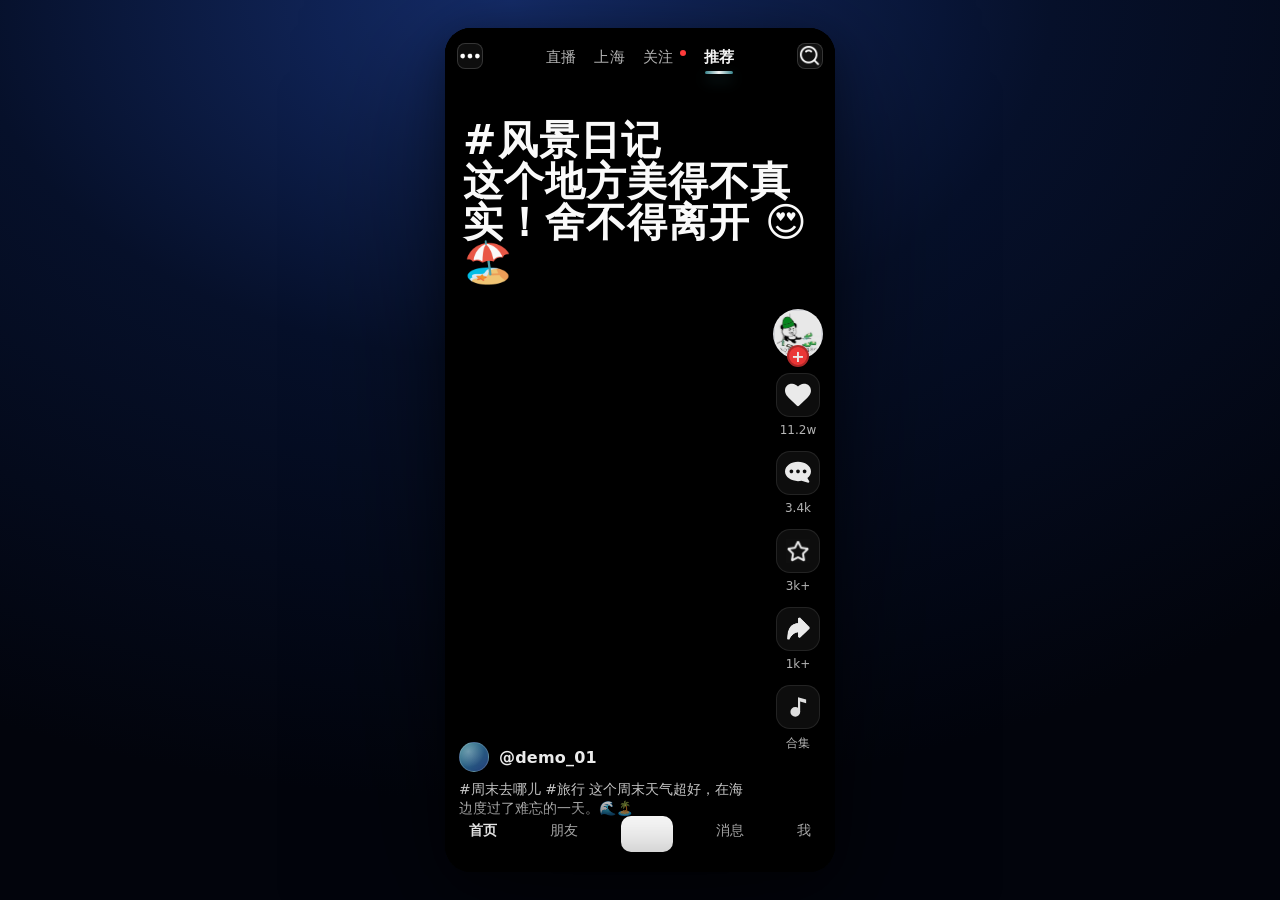
==== commit 9a826870: "Update pages and assets" ====
--- a/index.html
+++ b/index.html
@@ -54,9 +54,9 @@
           </section>
           <section class="page page-recommend" data-page="recommend" aria-label="推荐页面（竖向刷动）">
             <div class="feed" id="feed" aria-label="竖向信息流">
-              <!-- 第 1 条：占位视频 -->
-              <article class="feed-item" data-kind="fake-video" aria-label="视频 1">
-                <div class="fake-video v1" aria-hidden="true"></div>
+              <!-- 第 1 条：视频（本地 mp4） -->
+              <article class="feed-item" data-kind="video" aria-label="视频 1">
+                <video class="feed-video" muted playsinline loop preload="metadata" data-src="./assets/lwh1.mp4"></video>
                 <div class="headline" aria-hidden="true">
                   <div class="hl-big">#风景日记</div>
                   <div class="hl-big">这个地方美得不真实！舍不得离开 😍🏖️</div>
@@ -120,223 +120,411 @@
                 ></iframe>
               </article>
 
-              <!-- 第 3 条：douyin/douyin.html 作为推荐流展示页（类似 bars.html 的承载方式） -->
+              <!-- 第 3-6 条：视频（本地 mp4，分散摆放） -->
+              <article class="feed-item" data-kind="video" aria-label="视频 2">
+                <video class="feed-video" muted playsinline loop preload="metadata" data-src="./assets/lwh2.mp4"></video>
+                <div class="video-ui">
+                  <div class="right-actions">
+                    <div class="ra-avatar" data-action="profile" role="button" aria-label="打开主页">
+                      <span class="ra-plus">+</span>
+                    </div>
+                    <div class="ra-block">
+                      <div class="ra-ico ra-like" data-action="like" role="button" aria-label="点赞">
+                        <img class="ra-img like-off" src="./assets/dy_icons/love.svg" alt="" />
+                        <img class="ra-img like-on" src="./assets/dy_icons/loved.svg" alt="" />
+                      </div>
+                      <div class="ra-count">8.6w</div>
+                    </div>
+                    <div class="ra-block">
+                      <div class="ra-ico ra-comment" data-action="comment" role="button" aria-label="评论">
+                        <img class="ra-img" src="./assets/dy_icons/message.svg" alt="" />
+                      </div>
+                      <div class="ra-count">2.1k</div>
+                    </div>
+                    <div class="ra-block">
+                      <div class="ra-ico ra-star" data-action="collect" role="button" aria-label="收藏">
+                        <img class="ra-img star-off" src="./assets/dy_icons/star-white.png" alt="" />
+                        <img class="ra-img star-on" src="./assets/dy_icons/star-yellow.png" alt="" />
+                      </div>
+                      <div class="ra-count">2k+</div>
+                    </div>
+                    <div class="ra-block">
+                      <div class="ra-ico ra-share" data-action="share" role="button" aria-label="分享">
+                        <img class="ra-img" src="./assets/dy_icons/share-white-full.png" alt="" />
+                      </div>
+                      <div class="ra-count">900+</div>
+                    </div>
+                    <div class="ra-block">
+                      <div class="ra-ico ra-disc" data-action="collection" role="button" aria-label="合集">
+                        <img class="ra-img disc-img" src="./assets/dy_icons/music.svg" alt="" />
+                      </div>
+                      <div class="ra-count">合集</div>
+                    </div>
+                  </div>
+                  <div class="caption">
+                    <div class="cap-row">
+                      <div class="cap-avatar" aria-hidden="true"></div>
+                      <div class="cap-user">@demo_02</div>
+                    </div>
+                    <div class="cap-text">#海边 #日落 今天的晚霞真的太夸张了，拍了好久都不舍得走。</div>
+                  </div>
+                </div>
+              </article>
+
+              <article class="feed-item" data-kind="video" aria-label="视频 3">
+                <video class="feed-video" muted playsinline loop preload="metadata" data-src="./assets/lwh3.mp4"></video>
+                <div class="video-ui">
+                  <div class="right-actions">
+                    <div class="ra-avatar" data-action="profile" role="button" aria-label="打开主页">
+                      <span class="ra-plus">+</span>
+                    </div>
+                    <div class="ra-block">
+                      <div class="ra-ico ra-like" data-action="like" role="button" aria-label="点赞">
+                        <img class="ra-img like-off" src="./assets/dy_icons/love.svg" alt="" />
+                        <img class="ra-img like-on" src="./assets/dy_icons/loved.svg" alt="" />
+                      </div>
+                      <div class="ra-count">5.3w</div>
+                    </div>
+                    <div class="ra-block">
+                      <div class="ra-ico ra-comment" data-action="comment" role="button" aria-label="评论">
+                        <img class="ra-img" src="./assets/dy_icons/message.svg" alt="" />
+                      </div>
+                      <div class="ra-count">1.4k</div>
+                    </div>
+                    <div class="ra-block">
+                      <div class="ra-ico ra-star" data-action="collect" role="button" aria-label="收藏">
+                        <img class="ra-img star-off" src="./assets/dy_icons/star-white.png" alt="" />
+                        <img class="ra-img star-on" src="./assets/dy_icons/star-yellow.png" alt="" />
+                      </div>
+                      <div class="ra-count">1k+</div>
+                    </div>
+                    <div class="ra-block">
+                      <div class="ra-ico ra-share" data-action="share" role="button" aria-label="分享">
+                        <img class="ra-img" src="./assets/dy_icons/share-white-full.png" alt="" />
+                      </div>
+                      <div class="ra-count">600+</div>
+                    </div>
+                    <div class="ra-block">
+                      <div class="ra-ico ra-disc" data-action="collection" role="button" aria-label="合集">
+                        <img class="ra-img disc-img" src="./assets/dy_icons/music.svg" alt="" />
+                      </div>
+                      <div class="ra-count">合集</div>
+                    </div>
+                  </div>
+                  <div class="caption">
+                    <div class="cap-row">
+                      <div class="cap-avatar" aria-hidden="true"></div>
+                      <div class="cap-user">@demo_03</div>
+                    </div>
+                    <div class="cap-text">#散步 #城市漫游 走到一个小巷子里，突然就被这束光治愈了。</div>
+                  </div>
+                </div>
+              </article>
+
+              <article class="feed-item" data-kind="video" aria-label="视频 4">
+                <video class="feed-video" muted playsinline loop preload="metadata" data-src="./assets/lwh4.mp4"></video>
+                <div class="video-ui">
+                  <div class="right-actions">
+                    <div class="ra-avatar" data-action="profile" role="button" aria-label="打开主页">
+                      <span class="ra-plus">+</span>
+                    </div>
+                    <div class="ra-block">
+                      <div class="ra-ico ra-like" data-action="like" role="button" aria-label="点赞">
+                        <img class="ra-img like-off" src="./assets/dy_icons/love.svg" alt="" />
+                        <img class="ra-img like-on" src="./assets/dy_icons/loved.svg" alt="" />
+                      </div>
+                      <div class="ra-count">9.1w</div>
+                    </div>
+                    <div class="ra-block">
+                      <div class="ra-ico ra-comment" data-action="comment" role="button" aria-label="评论">
+                        <img class="ra-img" src="./assets/dy_icons/message.svg" alt="" />
+                      </div>
+                      <div class="ra-count">2.8k</div>
+                    </div>
+                    <div class="ra-block">
+                      <div class="ra-ico ra-star" data-action="collect" role="button" aria-label="收藏">
+                        <img class="ra-img star-off" src="./assets/dy_icons/star-white.png" alt="" />
+                        <img class="ra-img star-on" src="./assets/dy_icons/star-yellow.png" alt="" />
+                      </div>
+                      <div class="ra-count">2k+</div>
+                    </div>
+                    <div class="ra-block">
+                      <div class="ra-ico ra-share" data-action="share" role="button" aria-label="分享">
+                        <img class="ra-img" src="./assets/dy_icons/share-white-full.png" alt="" />
+                      </div>
+                      <div class="ra-count">1k+</div>
+                    </div>
+                    <div class="ra-block">
+                      <div class="ra-ico ra-disc" data-action="collection" role="button" aria-label="合集">
+                        <img class="ra-img disc-img" src="./assets/dy_icons/music.svg" alt="" />
+                      </div>
+                      <div class="ra-count">合集</div>
+                    </div>
+                  </div>
+                  <div class="caption">
+                    <div class="cap-row">
+                      <div class="cap-avatar" aria-hidden="true"></div>
+                      <div class="cap-user">@demo_04</div>
+                    </div>
+                    <div class="cap-text">#治愈系 #海风 一开口就是夏天的味道，真的想一直待在这里。</div>
+                  </div>
+                </div>
+              </article>
+
+              <!-- dy 的“输入城市切换卡片”（A=城市风景，B=调色成片） -->
               <article class="feed-item douyin-item" data-kind="douyin-card" aria-label="摄影时刻（douyin）">
-                <!-- 手势层：解决 iframe 吞掉上下刷的问题（竖向交给外层 feed；横向由外层识别后通知 iframe 翻页） -->
-                <div class="douyin-gesture-layer" aria-hidden="true"></div>
-                <!-- 兜底：A/B 点按切换（当 iOS 横滑判定不稳定时依然可用） -->
-                <div class="douyin-ab" aria-label="A/B 切换">
-                  <button class="dab-btn is-active" type="button" data-action="douyin-page-a" aria-label="切到 A：城市风景">城市风景</button>
-                  <button class="dab-btn" type="button" data-action="douyin-page-b" aria-label="切到 B：调色成片">调色成片</button>
+                <!-- 轻微左右滑动提示（不遮挡交互） -->
+                <div class="douyin-swipe-hint" aria-hidden="true">
+                  <span class="dsh-arrow left" aria-hidden="true"></span>
+                  <span class="dsh-pill">左右轻滑</span>
+                  <span class="dsh-arrow right" aria-hidden="true"></span>
                 </div>
                 <iframe
                   class="douyin-frame"
-                  src="./douyin/douyin.html"
+                  src="./pages/douyin/index.html"
                   title="抖音卡片 · 摄影时刻"
                   loading="lazy"
                   referrerpolicy="no-referrer"
                 ></iframe>
               </article>
 
-              <!-- （已移除）“这鱼我的爆了”精选截图页 -->
-
-              <!-- 第 3-6 条：占位视频 -->
-              <article class="feed-item" data-kind="fake-video" aria-label="视频 2">
-                <div class="fake-video v2" aria-hidden="true"></div>
-                <div class="video-ui">
-                  <div class="right-actions">
-                    <div class="ra-avatar" data-action="profile" role="button" aria-label="打开主页">
-                      <span class="ra-plus">+</span>
-                    </div>
-                    <div class="ra-block">
-                      <div class="ra-ico ra-like" data-action="like" role="button" aria-label="点赞">
-                        <img class="ra-img like-off" src="./assets/dy_icons/love.svg" alt="" />
-                        <img class="ra-img like-on" src="./assets/dy_icons/loved.svg" alt="" />
-                      </div>
-                      <div class="ra-count">8.6w</div>
-                    </div>
-                    <div class="ra-block">
-                      <div class="ra-ico ra-comment" data-action="comment" role="button" aria-label="评论">
-                        <img class="ra-img" src="./assets/dy_icons/message.svg" alt="" />
-                      </div>
-                      <div class="ra-count">2.1k</div>
-                    </div>
-                    <div class="ra-block">
-                      <div class="ra-ico ra-star" data-action="collect" role="button" aria-label="收藏">
-                        <img class="ra-img star-off" src="./assets/dy_icons/star-white.png" alt="" />
-                        <img class="ra-img star-on" src="./assets/dy_icons/star-yellow.png" alt="" />
-                      </div>
-                      <div class="ra-count">2k+</div>
-                    </div>
-                    <div class="ra-block">
-                      <div class="ra-ico ra-share" data-action="share" role="button" aria-label="分享">
-                        <img class="ra-img" src="./assets/dy_icons/share-white-full.png" alt="" />
+              <!-- 继续补齐“空余卡片”：结合已有视频，分散插入 -->
+              <article class="feed-item" data-kind="video" aria-label="视频 5">
+                <video class="feed-video" muted playsinline loop preload="metadata" data-src="./assets/lwh2.mp4"></video>
+                <div class="video-ui">
+                  <div class="right-actions">
+                    <div class="ra-avatar" data-action="profile" role="button" aria-label="打开主页"><span class="ra-plus">+</span></div>
+                    <div class="ra-block">
+                      <div class="ra-ico ra-like" data-action="like" role="button" aria-label="点赞">
+                        <img class="ra-img like-off" src="./assets/dy_icons/love.svg" alt="" />
+                        <img class="ra-img like-on" src="./assets/dy_icons/loved.svg" alt="" />
+                      </div>
+                      <div class="ra-count">3.2w</div>
+                    </div>
+                    <div class="ra-block">
+                      <div class="ra-ico ra-comment" data-action="comment" role="button" aria-label="评论">
+                        <img class="ra-img" src="./assets/dy_icons/message.svg" alt="" />
+                      </div>
+                      <div class="ra-count">1.1k</div>
+                    </div>
+                    <div class="ra-block">
+                      <div class="ra-ico ra-star" data-action="collect" role="button" aria-label="收藏">
+                        <img class="ra-img star-off" src="./assets/dy_icons/star-white.png" alt="" />
+                        <img class="ra-img star-on" src="./assets/dy_icons/star-yellow.png" alt="" />
                       </div>
                       <div class="ra-count">900+</div>
                     </div>
                     <div class="ra-block">
-                      <div class="ra-ico ra-disc" data-action="collection" role="button" aria-label="合集">
-                        <img class="ra-img disc-img" src="./assets/dy_icons/music.svg" alt="" />
-                      </div>
-                      <div class="ra-count">合集</div>
-                    </div>
-                  </div>
-                  <div class="caption">
-                    <div class="cap-row">
-                      <div class="cap-avatar" aria-hidden="true"></div>
-                      <div class="cap-user">@demo_02</div>
-                    </div>
-                    <div class="cap-text">#海边 #日落 今天的晚霞真的太夸张了，拍了好久都不舍得走。</div>
-                  </div>
-                </div>
-              </article>
-
-              <article class="feed-item" data-kind="fake-video" aria-label="视频 3">
-                <div class="fake-video v3" aria-hidden="true"></div>
-                <div class="video-ui">
-                  <div class="right-actions">
-                    <div class="ra-avatar" data-action="profile" role="button" aria-label="打开主页">
-                      <span class="ra-plus">+</span>
-                    </div>
-                    <div class="ra-block">
-                      <div class="ra-ico ra-like" data-action="like" role="button" aria-label="点赞">
-                        <img class="ra-img like-off" src="./assets/dy_icons/love.svg" alt="" />
-                        <img class="ra-img like-on" src="./assets/dy_icons/loved.svg" alt="" />
-                      </div>
-                      <div class="ra-count">5.3w</div>
-                    </div>
-                    <div class="ra-block">
-                      <div class="ra-ico ra-comment" data-action="comment" role="button" aria-label="评论">
-                        <img class="ra-img" src="./assets/dy_icons/message.svg" alt="" />
+                      <div class="ra-ico ra-share" data-action="share" role="button" aria-label="分享">
+                        <img class="ra-img" src="./assets/dy_icons/share-white-full.png" alt="" />
+                      </div>
+                      <div class="ra-count">400+</div>
+                    </div>
+                    <div class="ra-block">
+                      <div class="ra-ico ra-disc" data-action="collection" role="button" aria-label="合集">
+                        <img class="ra-img disc-img" src="./assets/dy_icons/music.svg" alt="" />
+                      </div>
+                      <div class="ra-count">合集</div>
+                    </div>
+                  </div>
+                  <div class="caption">
+                    <div class="cap-row">
+                      <div class="cap-avatar" aria-hidden="true"></div>
+                      <div class="cap-user">@jzh_demo</div>
+                    </div>
+                    <div class="cap-text">#机位打卡 #九寨沟 这一段真的太出片了。</div>
+                  </div>
+                </div>
+              </article>
+
+              <article class="feed-item" data-kind="video" aria-label="视频 6">
+                <video class="feed-video" muted playsinline loop preload="metadata" data-src="./assets/lwh3.mp4"></video>
+                <div class="video-ui">
+                  <div class="right-actions">
+                    <div class="ra-avatar" data-action="profile" role="button" aria-label="打开主页"><span class="ra-plus">+</span></div>
+                    <div class="ra-block">
+                      <div class="ra-ico ra-like" data-action="like" role="button" aria-label="点赞">
+                        <img class="ra-img like-off" src="./assets/dy_icons/love.svg" alt="" />
+                        <img class="ra-img like-on" src="./assets/dy_icons/loved.svg" alt="" />
+                      </div>
+                      <div class="ra-count">6.1w</div>
+                    </div>
+                    <div class="ra-block">
+                      <div class="ra-ico ra-comment" data-action="comment" role="button" aria-label="评论">
+                        <img class="ra-img" src="./assets/dy_icons/message.svg" alt="" />
+                      </div>
+                      <div class="ra-count">2.4k</div>
+                    </div>
+                    <div class="ra-block">
+                      <div class="ra-ico ra-star" data-action="collect" role="button" aria-label="收藏">
+                        <img class="ra-img star-off" src="./assets/dy_icons/star-white.png" alt="" />
+                        <img class="ra-img star-on" src="./assets/dy_icons/star-yellow.png" alt="" />
+                      </div>
+                      <div class="ra-count">1.2k</div>
+                    </div>
+                    <div class="ra-block">
+                      <div class="ra-ico ra-share" data-action="share" role="button" aria-label="分享">
+                        <img class="ra-img" src="./assets/dy_icons/share-white-full.png" alt="" />
+                      </div>
+                      <div class="ra-count">800+</div>
+                    </div>
+                    <div class="ra-block">
+                      <div class="ra-ico ra-disc" data-action="collection" role="button" aria-label="合集">
+                        <img class="ra-img disc-img" src="./assets/dy_icons/music.svg" alt="" />
+                      </div>
+                      <div class="ra-count">合集</div>
+                    </div>
+                  </div>
+                  <div class="caption">
+                    <div class="cap-row">
+                      <div class="cap-avatar" aria-hidden="true"></div>
+                      <div class="cap-user">@u5_demo</div>
+                    </div>
+                    <div class="cap-text">#旅行碎片 #随手拍 走到哪儿都能记录一段。</div>
+                  </div>
+                </div>
+              </article>
+
+              <article class="feed-item" data-kind="video" aria-label="视频 7">
+                <video class="feed-video" muted playsinline loop preload="metadata" data-src="./assets/lwh4.mp4"></video>
+                <div class="video-ui">
+                  <div class="right-actions">
+                    <div class="ra-avatar" data-action="profile" role="button" aria-label="打开主页"><span class="ra-plus">+</span></div>
+                    <div class="ra-block">
+                      <div class="ra-ico ra-like" data-action="like" role="button" aria-label="点赞">
+                        <img class="ra-img like-off" src="./assets/dy_icons/love.svg" alt="" />
+                        <img class="ra-img like-on" src="./assets/dy_icons/loved.svg" alt="" />
+                      </div>
+                      <div class="ra-count">2.2w</div>
+                    </div>
+                    <div class="ra-block">
+                      <div class="ra-ico ra-comment" data-action="comment" role="button" aria-label="评论">
+                        <img class="ra-img" src="./assets/dy_icons/message.svg" alt="" />
+                      </div>
+                      <div class="ra-count">980</div>
+                    </div>
+                    <div class="ra-block">
+                      <div class="ra-ico ra-star" data-action="collect" role="button" aria-label="收藏">
+                        <img class="ra-img star-off" src="./assets/dy_icons/star-white.png" alt="" />
+                        <img class="ra-img star-on" src="./assets/dy_icons/star-yellow.png" alt="" />
+                      </div>
+                      <div class="ra-count">700+</div>
+                    </div>
+                    <div class="ra-block">
+                      <div class="ra-ico ra-share" data-action="share" role="button" aria-label="分享">
+                        <img class="ra-img" src="./assets/dy_icons/share-white-full.png" alt="" />
+                      </div>
+                      <div class="ra-count">350+</div>
+                    </div>
+                    <div class="ra-block">
+                      <div class="ra-ico ra-disc" data-action="collection" role="button" aria-label="合集">
+                        <img class="ra-img disc-img" src="./assets/dy_icons/music.svg" alt="" />
+                      </div>
+                      <div class="ra-count">合集</div>
+                    </div>
+                  </div>
+                  <div class="caption">
+                    <div class="cap-row">
+                      <div class="cap-avatar" aria-hidden="true"></div>
+                      <div class="cap-user">@lwh_demo</div>
+                    </div>
+                    <div class="cap-text">#机位 #调色 这个色调一键就能出片。</div>
+                  </div>
+                </div>
+              </article>
+
+              <article class="feed-item" data-kind="video" aria-label="视频 8">
+                <video class="feed-video" muted playsinline loop preload="metadata" data-src="./assets/lwh1.mp4"></video>
+                <div class="video-ui">
+                  <div class="right-actions">
+                    <div class="ra-avatar" data-action="profile" role="button" aria-label="打开主页"><span class="ra-plus">+</span></div>
+                    <div class="ra-block">
+                      <div class="ra-ico ra-like" data-action="like" role="button" aria-label="点赞">
+                        <img class="ra-img like-off" src="./assets/dy_icons/love.svg" alt="" />
+                        <img class="ra-img like-on" src="./assets/dy_icons/loved.svg" alt="" />
+                      </div>
+                      <div class="ra-count">4.9w</div>
+                    </div>
+                    <div class="ra-block">
+                      <div class="ra-ico ra-comment" data-action="comment" role="button" aria-label="评论">
+                        <img class="ra-img" src="./assets/dy_icons/message.svg" alt="" />
+                      </div>
+                      <div class="ra-count">1.6k</div>
+                    </div>
+                    <div class="ra-block">
+                      <div class="ra-ico ra-star" data-action="collect" role="button" aria-label="收藏">
+                        <img class="ra-img star-off" src="./assets/dy_icons/star-white.png" alt="" />
+                        <img class="ra-img star-on" src="./assets/dy_icons/star-yellow.png" alt="" />
+                      </div>
+                      <div class="ra-count">1k+</div>
+                    </div>
+                    <div class="ra-block">
+                      <div class="ra-ico ra-share" data-action="share" role="button" aria-label="分享">
+                        <img class="ra-img" src="./assets/dy_icons/share-white-full.png" alt="" />
+                      </div>
+                      <div class="ra-count">520+</div>
+                    </div>
+                    <div class="ra-block">
+                      <div class="ra-ico ra-disc" data-action="collection" role="button" aria-label="合集">
+                        <img class="ra-img disc-img" src="./assets/dy_icons/music.svg" alt="" />
+                      </div>
+                      <div class="ra-count">合集</div>
+                    </div>
+                  </div>
+                  <div class="caption">
+                    <div class="cap-row">
+                      <div class="cap-avatar" aria-hidden="true"></div>
+                      <div class="cap-user">@u6_demo</div>
+                    </div>
+                    <div class="cap-text">#打卡 #日常 这段我循环看了好久。</div>
+                  </div>
+                </div>
+              </article>
+
+              <article class="feed-item" data-kind="video" aria-label="视频 9">
+                <video class="feed-video" muted playsinline loop preload="metadata" data-src="./assets/lwh3.mp4"></video>
+                <div class="video-ui">
+                  <div class="right-actions">
+                    <div class="ra-avatar" data-action="profile" role="button" aria-label="打开主页"><span class="ra-plus">+</span></div>
+                    <div class="ra-block">
+                      <div class="ra-ico ra-like" data-action="like" role="button" aria-label="点赞">
+                        <img class="ra-img like-off" src="./assets/dy_icons/love.svg" alt="" />
+                        <img class="ra-img like-on" src="./assets/dy_icons/loved.svg" alt="" />
+                      </div>
+                      <div class="ra-count">5.7w</div>
+                    </div>
+                    <div class="ra-block">
+                      <div class="ra-ico ra-comment" data-action="comment" role="button" aria-label="评论">
+                        <img class="ra-img" src="./assets/dy_icons/message.svg" alt="" />
+                      </div>
+                      <div class="ra-count">2.0k</div>
+                    </div>
+                    <div class="ra-block">
+                      <div class="ra-ico ra-star" data-action="collect" role="button" aria-label="收藏">
+                        <img class="ra-img star-off" src="./assets/dy_icons/star-white.png" alt="" />
+                        <img class="ra-img star-on" src="./assets/dy_icons/star-yellow.png" alt="" />
                       </div>
                       <div class="ra-count">1.4k</div>
                     </div>
                     <div class="ra-block">
-                      <div class="ra-ico ra-star" data-action="collect" role="button" aria-label="收藏">
-                        <img class="ra-img star-off" src="./assets/dy_icons/star-white.png" alt="" />
-                        <img class="ra-img star-on" src="./assets/dy_icons/star-yellow.png" alt="" />
-                      </div>
-                      <div class="ra-count">1k+</div>
-                    </div>
-                    <div class="ra-block">
-                      <div class="ra-ico ra-share" data-action="share" role="button" aria-label="分享">
-                        <img class="ra-img" src="./assets/dy_icons/share-white-full.png" alt="" />
-                      </div>
-                      <div class="ra-count">600+</div>
-                    </div>
-                    <div class="ra-block">
-                      <div class="ra-ico ra-disc" data-action="collection" role="button" aria-label="合集">
-                        <img class="ra-img disc-img" src="./assets/dy_icons/music.svg" alt="" />
-                      </div>
-                      <div class="ra-count">合集</div>
-                    </div>
-                  </div>
-                  <div class="caption">
-                    <div class="cap-row">
-                      <div class="cap-avatar" aria-hidden="true"></div>
-                      <div class="cap-user">@demo_03</div>
-                    </div>
-                    <div class="cap-text">#散步 #城市漫游 走到一个小巷子里，突然就被这束光治愈了。</div>
-                  </div>
-                </div>
-              </article>
-
-              <article class="feed-item" data-kind="fake-video" aria-label="视频 4">
-                <div class="fake-video v4" aria-hidden="true"></div>
-                <div class="video-ui">
-                  <div class="right-actions">
-                    <div class="ra-avatar" data-action="profile" role="button" aria-label="打开主页">
-                      <span class="ra-plus">+</span>
-                    </div>
-                    <div class="ra-block">
-                      <div class="ra-ico ra-like" data-action="like" role="button" aria-label="点赞">
-                        <img class="ra-img like-off" src="./assets/dy_icons/love.svg" alt="" />
-                        <img class="ra-img like-on" src="./assets/dy_icons/loved.svg" alt="" />
-                      </div>
-                      <div class="ra-count">9.1w</div>
-                    </div>
-                    <div class="ra-block">
-                      <div class="ra-ico ra-comment" data-action="comment" role="button" aria-label="评论">
-                        <img class="ra-img" src="./assets/dy_icons/message.svg" alt="" />
-                      </div>
-                      <div class="ra-count">2.8k</div>
-                    </div>
-                    <div class="ra-block">
-                      <div class="ra-ico ra-star" data-action="collect" role="button" aria-label="收藏">
-                        <img class="ra-img star-off" src="./assets/dy_icons/star-white.png" alt="" />
-                        <img class="ra-img star-on" src="./assets/dy_icons/star-yellow.png" alt="" />
-                      </div>
-                      <div class="ra-count">2k+</div>
-                    </div>
-                    <div class="ra-block">
-                      <div class="ra-ico ra-share" data-action="share" role="button" aria-label="分享">
-                        <img class="ra-img" src="./assets/dy_icons/share-white-full.png" alt="" />
-                      </div>
-                      <div class="ra-count">1k+</div>
-                    </div>
-                    <div class="ra-block">
-                      <div class="ra-ico ra-disc" data-action="collection" role="button" aria-label="合集">
-                        <img class="ra-img disc-img" src="./assets/dy_icons/music.svg" alt="" />
-                      </div>
-                      <div class="ra-count">合集</div>
-                    </div>
-                  </div>
-                  <div class="caption">
-                    <div class="cap-row">
-                      <div class="cap-avatar" aria-hidden="true"></div>
-                      <div class="cap-user">@demo_04</div>
-                    </div>
-                    <div class="cap-text">#治愈系 #海风 一开口就是夏天的味道，真的想一直待在这里。</div>
-                  </div>
-                </div>
-              </article>
-
-              <article class="feed-item" data-kind="fake-video" aria-label="视频 5">
-                <div class="fake-video v5" aria-hidden="true"></div>
-                <div class="video-ui">
-                  <div class="right-actions">
-                    <div class="ra-avatar" data-action="profile" role="button" aria-label="打开主页">
-                      <span class="ra-plus">+</span>
-                    </div>
-                    <div class="ra-block">
-                      <div class="ra-ico ra-like" data-action="like" role="button" aria-label="点赞">
-                        <img class="ra-img like-off" src="./assets/dy_icons/love.svg" alt="" />
-                        <img class="ra-img like-on" src="./assets/dy_icons/loved.svg" alt="" />
-                      </div>
-                      <div class="ra-count">7.8w</div>
-                    </div>
-                    <div class="ra-block">
-                      <div class="ra-ico ra-comment" data-action="comment" role="button" aria-label="评论">
-                        <img class="ra-img" src="./assets/dy_icons/message.svg" alt="" />
-                      </div>
-                      <div class="ra-count">1.9k</div>
-                    </div>
-                    <div class="ra-block">
-                      <div class="ra-ico ra-star" data-action="collect" role="button" aria-label="收藏">
-                        <img class="ra-img star-off" src="./assets/dy_icons/star-white.png" alt="" />
-                        <img class="ra-img star-on" src="./assets/dy_icons/star-yellow.png" alt="" />
-                      </div>
-                      <div class="ra-count">1k+</div>
-                    </div>
-                    <div class="ra-block">
-                      <div class="ra-ico ra-share" data-action="share" role="button" aria-label="分享">
-                        <img class="ra-img" src="./assets/dy_icons/share-white-full.png" alt="" />
-                      </div>
-                      <div class="ra-count">700+</div>
-                    </div>
-                    <div class="ra-block">
-                      <div class="ra-ico ra-disc" data-action="collection" role="button" aria-label="合集">
-                        <img class="ra-img disc-img" src="./assets/dy_icons/music.svg" alt="" />
-                      </div>
-                      <div class="ra-count">合集</div>
-                    </div>
-                  </div>
-                  <div class="caption">
-                    <div class="cap-row">
-                      <div class="cap-avatar" aria-hidden="true"></div>
-                      <div class="cap-user">@demo_05</div>
-                    </div>
-                    <div class="cap-text">#旅行碎片 #松弛感 不赶路、不打卡，就这样慢慢走，太舒服了。</div>
+                      <div class="ra-ico ra-share" data-action="share" role="button" aria-label="分享">
+                        <img class="ra-img" src="./assets/dy_icons/share-white-full.png" alt="" />
+                      </div>
+                      <div class="ra-count">900+</div>
+                    </div>
+                    <div class="ra-block">
+                      <div class="ra-ico ra-disc" data-action="collection" role="button" aria-label="合集">
+                        <img class="ra-img disc-img" src="./assets/dy_icons/music.svg" alt="" />
+                      </div>
+                      <div class="ra-count">合集</div>
+                    </div>
+                  </div>
+                  <div class="caption">
+                    <div class="cap-row">
+                      <div class="cap-avatar" aria-hidden="true"></div>
+                      <div class="cap-user">@u7_demo</div>
+                    </div>
+                    <div class="cap-text">#出片 #氛围感 轻轻一调就有感觉了。</div>
                   </div>
                 </div>
               </article>
--- a/css/style.css
+++ b/css/style.css
@@ -299,13 +299,13 @@
 .douyin-item.is-peek::before{ opacity: 1; }
 
 .douyin-item .douyin-frame,
-.douyin-item .douyin-ab{
+.douyin-item .douyin-swipe-hint{
   will-change: transform, opacity;
 }
 .douyin-item.is-peek .douyin-frame{
   animation: dyPeekFrame 720ms cubic-bezier(.2,.9,.2,1) both;
 }
-.douyin-item.is-peek .douyin-ab{
+.douyin-item.is-peek .douyin-swipe-hint{
   animation: dyPeekControls 720ms cubic-bezier(.2,.9,.2,1) both;
 }
 @keyframes dyPeekFrame{
@@ -321,7 +321,7 @@
 
 @media (prefers-reduced-motion: reduce){
   .douyin-item.is-peek .douyin-frame,
-  .douyin-item.is-peek .douyin-ab{ animation: none; }
+  .douyin-item.is-peek .douyin-swipe-hint{ animation: none; }
   .douyin-item::before{ transition: none; }
 }
 .douyin-frame{
@@ -331,66 +331,59 @@
   height:100%;
   border:0;
   background:#f6f0e6;
-  /* 关键：iframe 会吞掉竖向手势，导致推荐流无法上下刷
-     默认禁用 iframe 指针事件，让上下滑动交给外层 .feed */
-  pointer-events:none;
-}
-
-/* 手势层：竖向允许外层滚动；横向识别后触发 iframe 内部翻页（通过 postMessage） */
-.douyin-gesture-layer{
-  position:absolute;
-  inset:0;
-  z-index: 40;
-  background: transparent;
-  touch-action: pan-y; /* 默认允许竖向滚动 */
-}
-
-.douyin-ab{
+  /* 允许在卡片内输入/滑动（城市输入 + A/B 横滑） */
+  pointer-events:auto;
+}
+
+/* 已移除手势层（会遮挡 iframe，导致无法输入城市/无法在卡片内横滑） */
+
+.douyin-swipe-hint{
   position:absolute;
   left: 50%;
   bottom: calc(96px + env(safe-area-inset-bottom, 0px));
   transform: translateX(-50%);
   z-index: 45;
   display:flex;
-  gap: 14px;
-  width: min(360px, calc(100% - 28px));
-  padding: 0;
-  background: transparent;
-}
-.dab-btn{
-  appearance:none;
-  border: 1px solid rgba(255,255,255,.18);
-  /* 参照图：右侧主按钮更宽，左侧次按钮更窄 */
-  flex: 0.44 1 0;
-  height: 54px;
-  border-radius: 999px;
-  background: rgba(255,255,255,.06);
-  color: rgba(234,244,255,.78);
-  font-weight: 800;
-  letter-spacing: .2px;
-  font-size: 16px;
-  box-shadow:
-    inset 0 0 0 1px rgba(255,255,255,.06),
-    0 10px 30px rgba(0,0,0,.20);
-  backdrop-filter: blur(12px);
-  white-space: nowrap;
-  transition:
-    background 160ms ease,
-    color 160ms ease,
-    border-color 160ms ease,
-    box-shadow 160ms ease,
-    flex 220ms ease;
-}
-.dab-btn.is-active{
-  flex: 0.56 1 0;
-  background: rgba(255,255,255,.96);
-  color: rgba(12,24,38,.92);
-  border-color: rgba(255,255,255,.10);
-  box-shadow:
-    0 18px 36px rgba(0,0,0,.28),
-    inset 0 0 0 1px rgba(255,255,255,.65);
-}
-.dab-btn:active{ transform: translateY(1px); }
+  align-items:center;
+  gap: 10px;
+  width: auto;
+  pointer-events:none; /* 不挡住 iframe 输入/滑动 */
+}
+.dsh-pill{
+  display:inline-flex;
+  align-items:center;
+  justify-content:center;
+  height: 40px;
+  padding: 0 16px;
+  border-radius: 999px;
+  background: rgba(0,0,0,.26);
+  border: 1px solid rgba(255,255,255,.16);
+  color: rgba(255,255,255,.90);
+  font-weight: 850;
+  letter-spacing: .6px;
+  font-size: 13px;
+  backdrop-filter: blur(14px);
+  box-shadow: 0 16px 40px rgba(0,0,0,.26);
+}
+.dsh-arrow{
+  width: 10px;
+  height: 10px;
+  border-right: 2px solid rgba(255,255,255,.72);
+  border-bottom: 2px solid rgba(255,255,255,.72);
+  filter: drop-shadow(0 8px 18px rgba(0,0,0,.25));
+  opacity: .9;
+}
+.dsh-arrow.left{ transform: rotate(135deg); }
+.dsh-arrow.right{ transform: rotate(-45deg); }
+
+/* “轻微左右移动”提示动画（只动 transform/opacity） */
+.douyin-swipe-hint{
+  animation: dyHint 1.45s ease-in-out infinite;
+}
+@keyframes dyHint{
+  0%,100%{ transform: translateX(-50%) translate3d(0,0,0); opacity: .86; }
+  50%{ transform: translateX(-50%) translate3d(12px,0,0); opacity: 1; }
+}
 .fake-video{
   position:absolute;
   inset:-40px;
@@ -399,6 +392,15 @@
   transform: scale(1.05);
   animation: mv 8s ease-in-out infinite;
 }
+.feed-video{
+  position:absolute;
+  inset:0;
+  width:100%;
+  height:100%;
+  object-fit: cover;
+  background:#000;
+  transform: scale(1.01);
+}
 .fake-video::after{
   content:"";
   position:absolute;
@@ -440,7 +442,7 @@
   border-radius: 999px;
   border: 2px solid rgba(255,255,255,.9);
   background:
-    url("../assets/dy_icons/head-image.jpeg") center/cover no-repeat,
+    var(--ra-cover, url("../assets/dy_icons/head-image.jpeg")) center/cover no-repeat,
     radial-gradient(circle at 30% 30%, rgba(255,255,255,.30), rgba(255,255,255,0) 58%),
     linear-gradient(135deg,#1f2f7a,#0b1b3a);
   box-shadow: 0 18px 34px rgba(0,0,0,.45);
